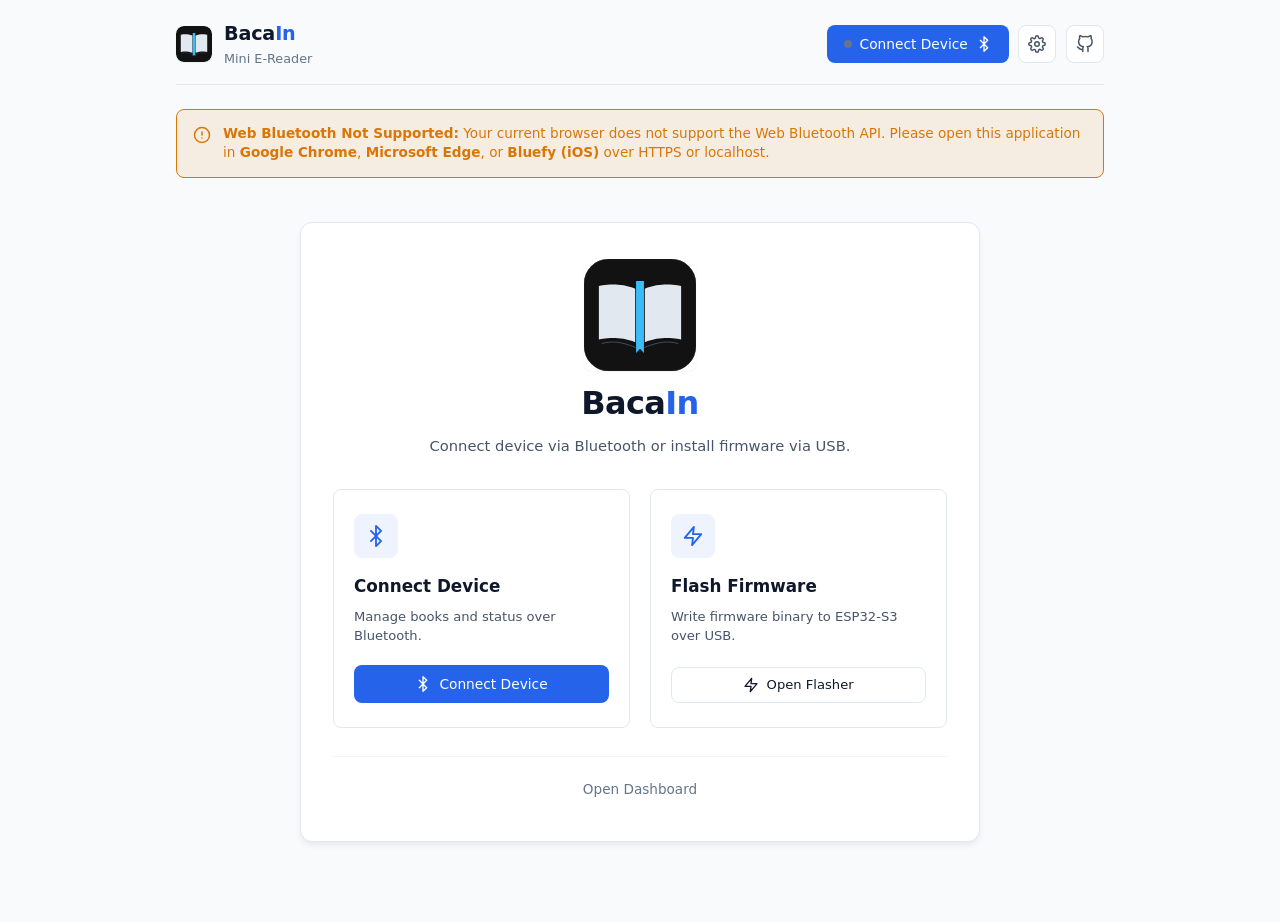
==== web/index.html @ b118869a "feat: add central configuration for BacaIn and enhance onboarding experience - Introduced config.js " ====
<!DOCTYPE html>
<html lang="en" data-theme="dark">

<head>
  <meta charset="UTF-8">
  <meta name="viewport" content="width=device-width, initial-scale=1.0, maximum-scale=1.0, user-scalable=no">
  <title>BacaIn</title>
  <meta name="description" content="Web Bluetooth book sync and reader manager for ESP32-S3 BacaIn">
  <meta name="theme-color" content="#2563eb">
  <meta name="mobile-web-app-capable" content="yes">
  <meta name="apple-mobile-web-app-capable" content="yes">
  <meta name="apple-mobile-web-app-status-bar-style" content="black-translucent">
  <meta name="apple-mobile-web-app-title" content="BacaIn">
  <link rel="icon" type="image/svg+xml" href="icon.svg">
  <link rel="apple-touch-icon" href="icon.svg">
  <link rel="manifest" href="manifest.json">
  <link rel="stylesheet" href="style.css">

  <!-- Central Configuration -->
  <script src="config.js" defer></script>

  <!-- E-Book Ingestion Processors -->
  <script src="processors/text-cleaner.js" defer></script>
  <script src="processors/epub-processor.js" defer></script>
  <script src="processors/fb2-processor.js" defer></script>

  <!-- Web Components Scripts -->
  <script src="components/status-dashboard.js" defer></script>
  <script src="components/book-library.js" defer></script>
  <script src="components/book-uploader.js" defer></script>
  <script src="components/device-settings-modal.js" defer></script>
</head>

<body>
  <div class="app-container">

    <!-- Header Section -->
    <header class="app-header">
      <div class="brand-section">
        <img src="icon.svg" alt="BacaIn Logo" class="brand-logo">
        <div class="brand-text">
          <h1>
            <span>Baca<span style="color: var(--accent-color);">In</span></span>
          </h1>
          <p>Mini E-Reader</p>
        </div>
      </div>

      <div class="header-actions">
        <!-- BLE Connection Button -->
        <button id="connectBtn" class="btn-connect">
          <span id="statusDot" class="status-dot disconnected"></span>
          <span id="connectBtnText">Connect Device</span>
          <svg viewBox="0 0 24 24" fill="none" stroke="currentColor" stroke-width="2" stroke-linecap="round"
            stroke-linejoin="round" style="width:16px;height:16px;">
            <path d="M6.5 6.5l11 11L12 23V1l5.5 5.5-11 11"></path>
          </svg>
        </button>

        <!-- Settings Modal Trigger Button -->
        <button id="settingsBtn" class="btn-icon" aria-label="Open Settings" title="Settings & Hardware Configuration">
          <svg class="icon" viewBox="0 0 24 24" fill="none" stroke="currentColor" stroke-width="2"
            stroke-linecap="round" stroke-linejoin="round">
            <circle cx="12" cy="12" r="3"></circle>
            <path
              d="M19.4 15a1.65 1.65 0 0 0 .33 1.82l.06.06a2 2 0 0 1 0 2.83 2 2 0 0 1-2.83 0l-.06-.06a1.65 1.65 0 0 0-1.82-.33 1.65 1.65 0 0 0-1 1.51V21a2 2 0 0 1-2 2 2 2 0 0 1-2-2v-.09A1.65 1.65 0 0 0 9 19.4a1.65 1.65 0 0 0-1.82.33l-.06.06a2 2 0 0 1-2.83 0 2 2 0 0 1 0-2.83l.06-.06a1.65 1.65 0 0 0 .33-1.82 1.65 1.65 0 0 0-1.51-1H3a2 2 0 0 1-2-2 2 2 0 0 1 2-2h.09A1.65 1.65 0 0 0 4.6 9a1.65 1.65 0 0 0-.33-1.82l-.06-.06a2 2 0 0 1 0-2.83 2 2 0 0 1 2.83 0l.06.06a1.65 1.65 0 0 0 1.82.33H9a1.65 1.65 0 0 0 1-1.51V3a2 2 0 0 1 2-2 2 2 0 0 1 2 2v.09a1.65 1.65 0 0 0 1 1.51 1.65 1.65 0 0 0 1.82-.33l.06-.06a2 2 0 0 1 2.83 0 2 2 0 0 1 0 2.83l-.06.06a1.65 1.65 0 0 0-.33 1.82V9a1.65 1.65 0 0 0 1.51 1H21a2 2 0 0 1 2 2 2 2 0 0 1-2 2h-.09a1.65 1.65 0 0 0-1.51 1z">
            </path>
          </svg>
        </button>

        <!-- GitHub Repository Button -->
        <a id="githubBtn" href="https://github.com/khad1r/BacaIn" target="_blank" rel="noopener noreferrer"
          class="btn-icon" aria-label="GitHub Repository" title="GitHub Repository">
          <svg class="icon" viewBox="0 0 24 24" fill="none" stroke="currentColor" stroke-width="2"
            stroke-linecap="round" stroke-linejoin="round">
            <path
              d="M9 19c-5 1.5-5-2.5-7-3m14 6v-3.87a3.37 3.37 0 0 0-.94-2.61c3.14-.35 6.44-1.54 6.44-7A5.44 5.44 0 0 0 20 4.77 5.07 5.07 0 0 0 19.91 1S18.73.65 16 2.48a13.38 13.38 0 0 0-7 0C6.27.65 5.09 1 5.09 1A5.07 5.07 0 0 0 5 4.77a5.44 5.44 0 0 0-1.5 3.78c0 5.42 3.3 6.61 6.44 7A3.37 3.37 0 0 0 9 18.13V22">
            </path>
          </svg>
        </a>
      </div>
    </header>

    <!-- Browser Incompatibility Banner (hidden by default) -->
    <div id="compatBanner" class="alert-banner alert-warning" style="display: none;">
      <svg viewBox="0 0 24 24" fill="none" stroke="currentColor" stroke-width="2" stroke-linecap="round"
        stroke-linejoin="round">
        <circle cx="12" cy="12" r="10"></circle>
        <line x1="12" y1="8" x2="12" y2="12"></line>
        <line x1="12" y1="16" x2="12.01" y2="16"></line>
      </svg>
      <div>
        <strong>Web Bluetooth Not Supported:</strong> Your current browser does not support the Web Bluetooth API.
        Please open this application in <strong>Google Chrome</strong>, <strong>Microsoft Edge</strong>, or
        <strong>Bluefy (iOS)</strong> over HTTPS or localhost.
      </div>
    </div>

    <!-- Simple Onboarding View (Default when not connected) -->
    <section id="onboardingView" class="onboarding-section">
      <div class="onboarding-card">
        <div class="onboarding-header">
          <img src="icon.svg" alt="Device" class="onboarding-logo">
          <h2 class="onboarding-title"><span>Baca<span style="color: var(--accent-color);">In</span></span></h2>
          <p class="onboarding-desc">Connect device via Bluetooth or install firmware via USB.</p>
        </div>

        <div class="onboarding-options">
          <!-- Option 1: Connect Bluetooth -->
          <div class="onboarding-option">
            <div class="option-icon-box">
              <svg viewBox="0 0 24 24" fill="none" stroke="currentColor" stroke-width="2" stroke-linecap="round"
                stroke-linejoin="round">
                <path d="M6.5 6.5l11 11L12 23V1l5.5 5.5-11 11"></path>
              </svg>
            </div>
            <h3>Connect Device</h3>
            <p>Manage books and status over Bluetooth.</p>
            <button id="onboardingConnectBtn" class="btn-connect onboarding-action-btn">
              <svg viewBox="0 0 24 24" fill="none" stroke="currentColor" stroke-width="2" stroke-linecap="round"
                stroke-linejoin="round" style="width:16px;height:16px;">
                <path d="M6.5 6.5l11 11L12 23V1l5.5 5.5-11 11"></path>
              </svg>
              <span>Connect Device</span>
            </button>
          </div>

          <!-- Option 2: Flash USB -->
          <div class="onboarding-option">
            <div class="option-icon-box">
              <svg viewBox="0 0 24 24" fill="none" stroke="currentColor" stroke-width="2" stroke-linecap="round"
                stroke-linejoin="round">
                <path d="M13 2L3 14h9l-1 8 10-12h-9l1-8z"></path>
              </svg>
            </div>
            <h3>Flash Firmware</h3>
            <p>Write firmware binary to ESP32-S3 over USB.</p>
            <a href="flasher.html" class="btn-secondary onboarding-action-btn" style="text-decoration:none;">
              <svg viewBox="0 0 24 24" fill="none" stroke="currentColor" stroke-width="2" stroke-linecap="round"
                stroke-linejoin="round" style="width:16px;height:16px;">
                <polygon points="13 2 3 14 12 14 11 22 21 10 12 10 13 2"></polygon>
              </svg>
              <span>Open Flasher</span>
            </a>
          </div>
        </div>

        <div class="onboarding-footer">
          <button id="skipOnboardingBtn" class="btn-text">Open Dashboard</button>
        </div>
      </div>
    </section>

    <!-- MAIN DASHBOARD & MANAGER SEQUENCE -->
    <main id="mainContent" class="app-main-content" style="display: none;">
      <status-dashboard id="statusDashboard"></status-dashboard>
      <book-library id="bookLibrary"></book-library>
      <book-uploader id="bookUploader"></book-uploader>
    </main>

  </div>

  <!-- Device Settings Modal Web Component -->
  <device-settings-modal id="settingsModal"></device-settings-modal>

  <!-- Delete Book Confirmation Modal -->
  <div id="deleteModal" class="modal-backdrop">
    <div class="modal-card">
      <h3 class="modal-title">Delete Book</h3>
      <p id="deleteModalText" class="modal-desc">Are you sure you want to delete this book from your device?</p>
      <div class="modal-actions">
        <button id="cancelDeleteBtn" class="btn-secondary">Cancel</button>
        <button id="confirmDeleteBtn" class="btn-danger">Delete</button>
      </div>
    </div>
  </div>

  <!-- Toast Notification Container -->
  <div id="toastContainer" class="toast-container" aria-live="polite"></div>

  <!-- PWA Main Logic -->
  <script src="app.js" defer></script>
</body>

</html>
---- web/style.css ----
/* ==========================================================================
   BacaIn Web UI - Minimalist & Ponytail Stylesheet
   Zero-CDN, Dark & Light Mode, Zinc/Slate Palette, Anti-AI-Slop
   ========================================================================== */

:root {
  --font-sans:
    system-ui, -apple-system, BlinkMacSystemFont, "Segoe UI", Roboto,
    "Helvetica Neue", Arial, sans-serif;
  --font-mono:
    ui-monospace, SFMono-Regular, "SF Mono", Menlo, Consolas, "Liberation Mono",
    monospace;

  /* Color Palette - Elegant Dark Zinc Mode (Default) */
  --bg-primary: #09090b; /* Zinc 950 */
  --bg-secondary: #121215; /* Zinc 900 */
  --bg-tertiary: #18181b; /* Zinc 900 alt */
  --bg-card: #141417; /* Card surface */
  --bg-card-hover: #19191e; /* Card hover state */
  --bg-input: #101013; /* Input & code container background */

  --text-primary: #f4f4f5; /* Zinc 100 */
  --text-secondary: #a1a1aa; /* Zinc 400 */
  --text-muted: #71717a; /* Zinc 500 */
  --text-inverse: #09090b;

  --border-color: #27272a; /* Zinc 800 */
  --border-subtle: #1f1f23;
  --border-hover: #3f3f46; /* Zinc 700 */
  --border-focus: #3b82f6; /* Professional Blue 500 */

  --accent-color: #3b82f6; /* Blue 500 */
  --accent-hover: #2563eb; /* Blue 600 */
  --accent-subtle: rgba(59, 130, 246, 0.12);

  --success-color: #10b981; /* Emerald 500 */
  --success-bg: rgba(16, 185, 129, 0.12);
  --warning-color: #f59e0b; /* Amber 500 */
  --warning-bg: rgba(245, 158, 11, 0.12);
  --danger-color: #ef4444; /* Red 500 */
  --danger-bg: rgba(239, 68, 68, 0.12);
  --danger-hover: #dc2626;

  --radius-sm: 6px;
  --radius-md: 8px;
  --radius-lg: 12px;
  --radius-full: 9999px;

  --shadow-sm: 0 1px 2px 0 rgba(0, 0, 0, 0.25);
  --shadow-md:
    0 4px 6px -1px rgba(0, 0, 0, 0.3), 0 2px 4px -2px rgba(0, 0, 0, 0.3);
  --shadow-lg: 0 10px 15px -3px rgba(0, 0, 0, 0.4);

  --transition-fast: 0.15s ease;
  --transition-normal: 0.2s ease;
}

[data-theme="light"] {
  --bg-primary: #f8fafc; /* Slate 50 */
  --bg-secondary: #ffffff;
  --bg-tertiary: #f1f5f9; /* Slate 100 */
  --bg-card: #ffffff;
  --bg-card-hover: #f8fafc;
  --bg-input: #ffffff;

  --text-primary: #0f172a; /* Slate 900 */
  --text-secondary: #475569; /* Slate 600 */
  --text-muted: #64748b; /* Slate 500 */
  --text-inverse: #ffffff;

  --border-color: #e2e8f0; /* Slate 200 */
  --border-subtle: #f1f5f9;
  --border-hover: #cbd5e1; /* Slate 300 */
  --border-focus: #2563eb;

  --accent-color: #2563eb; /* Blue 600 */
  --accent-hover: #1d4ed8; /* Blue 700 */
  --accent-subtle: rgba(37, 99, 235, 0.08);

  --success-color: #059669; /* Emerald 600 */
  --success-bg: rgba(5, 150, 105, 0.1);
  --warning-color: #d97706; /* Amber 600 */
  --warning-bg: rgba(217, 119, 6, 0.1);
  --danger-color: #dc2626; /* Red 600 */
  --danger-bg: rgba(220, 38, 38, 0.1);
  --danger-hover: #b91c1c;

  --shadow-sm: 0 1px 2px 0 rgba(0, 0, 0, 0.05);
  --shadow-md: 0 4px 6px -1px rgba(0, 0, 0, 0.07);
  --shadow-lg: 0 10px 15px -3px rgba(0, 0, 0, 0.1);
}

/* ==========================================================================
   Base & Reset
   ========================================================================== */

*,
*::before,
*::after {
  box-sizing: border-box;
  margin: 0;
  padding: 0;
}

body {
  font-family: var(--font-sans);
  background-color: var(--bg-primary);
  color: var(--text-primary);
  line-height: 1.5;
  min-height: 100vh;
  padding: 0;
  margin: 0;
  transition:
    background-color var(--transition-normal),
    color var(--transition-normal);
  -webkit-font-smoothing: antialiased;
  -moz-osx-font-smoothing: grayscale;
}

.app-container {
  max-width: 960px;
  margin: 0 auto;
  padding: 1.25rem 1rem 3rem;
}

/* ==========================================================================
   Header & Action Controls
   ========================================================================== */

.app-header {
  display: flex;
  align-items: center;
  justify-content: space-between;
  gap: 1rem;
  padding-bottom: 1rem;
  margin-bottom: 1.5rem;
  border-bottom: 1px solid var(--border-color);
}

.brand-section {
  display: flex;
  align-items: center;
  gap: 0.75rem;
}

.brand-logo {
  width: 36px;
  height: 36px;
  border-radius: var(--radius-md);
  box-shadow: var(--shadow-sm);
  flex-shrink: 0;
}

.brand-text h1 {
  font-size: 1.2rem;
  font-weight: 600;
  letter-spacing: -0.01em;
  display: flex;
  align-items: center;
  gap: 0.5rem;
}

.brand-badge {
  font-size: 0.68rem;
  font-weight: 600;
  text-transform: uppercase;
  padding: 0.15rem 0.5rem;
  border-radius: var(--radius-full);
  background: var(--accent-subtle);
  color: var(--accent-color);
  border: 1px solid rgba(59, 130, 246, 0.25);
  letter-spacing: 0.04em;
}

.brand-text p {
  font-size: 0.8rem;
  color: var(--text-muted);
}

.header-actions {
  display: flex;
  align-items: center;
  gap: 0.6rem;
}

/* Connect Button */
.btn-connect {
  display: inline-flex;
  align-items: center;
  gap: 0.5rem;
  height: 38px;
  padding: 0 1rem;
  font-family: inherit;
  font-size: 0.86rem;
  font-weight: 500;
  border-radius: var(--radius-md);
  border: 1px solid transparent;
  cursor: pointer;
  color: #ffffff;
  background: var(--accent-color);
  transition: all var(--transition-fast);
  white-space: nowrap;
}

.btn-connect:hover {
  background: var(--accent-hover);
}

.btn-connect.connected {
  background: var(--bg-card);
  border-color: var(--border-color);
  color: var(--text-primary);
}

.btn-connect.connected:hover {
  background: var(--danger-bg);
  border-color: var(--danger-color);
  color: var(--danger-color);
}

.btn-connect svg {
  width: 15px;
  height: 15px;
}

.status-dot {
  width: 8px;
  height: 8px;
  border-radius: 50%;
  display: inline-block;
  flex-shrink: 0;
  transition: background-color var(--transition-fast);
}

.status-dot.disconnected {
  background-color: var(--text-muted);
}

.status-dot.connecting {
  background-color: var(--warning-color);
  animation: pulseDot 1.2s infinite ease-in-out;
}

.status-dot.connected {
  background-color: var(--success-color);
}

@keyframes pulseDot {
  0%,
  100% {
    opacity: 0.4;
    transform: scale(0.9);
  }
  50% {
    opacity: 1;
    transform: scale(1.15);
  }
}

/* Icon Buttons (#settingsBtn, #themeToggleBtn, etc.) */
.btn-icon {
  width: 38px;
  height: 38px;
  border-radius: var(--radius-md);
  background: var(--bg-card);
  border: 1px solid var(--border-color);
  color: var(--text-secondary);
  display: inline-flex;
  align-items: center;
  justify-content: center;
  cursor: pointer;
  transition: all var(--transition-fast);
  flex-shrink: 0;
}

.btn-icon:hover {
  background: var(--bg-tertiary);
  color: var(--text-primary);
  border-color: var(--border-hover);
}

.btn-icon svg,
.btn-icon .icon {
  width: 18px;
  height: 18px;
}

/* ==========================================================================
   Alert / Notice Banners
   ========================================================================== */

.alert-banner {
  display: flex;
  align-items: flex-start;
  gap: 0.75rem;
  padding: 0.85rem 1rem;
  border-radius: var(--radius-md);
  margin-bottom: 1.25rem;
  font-size: 0.85rem;
  line-height: 1.45;
}

.alert-banner svg {
  width: 18px;
  height: 18px;
  flex-shrink: 0;
  margin-top: 2px;
}

.alert-warning {
  background: var(--warning-bg);
  border: 1px solid var(--warning-color);
  color: var(--warning-color);
}

.alert-danger {
  background: var(--danger-bg);
  border: 1px solid var(--danger-color);
  color: var(--danger-color);
}

.alert-banner strong {
  font-weight: 600;
}

/* ==========================================================================
   Main Content Layout & Simple Onboarding View
   ========================================================================== */

.app-main-content {
  display: flex;
  flex-direction: column;
  gap: 1.5rem;
}

.onboarding-section {
  display: flex;
  justify-content: center;
  align-items: center;
  padding: 1.5rem 0 2rem;
}

.onboarding-card {
  background: var(--bg-card);
  border: 1px solid var(--border-color);
  border-radius: var(--radius-lg);
  box-shadow: var(--shadow-md);
  padding: 2.25rem 2rem;
  width: 100%;
  max-width: 680px;
  text-align: center;
}

.onboarding-header {
  display: flex;
  flex-direction: column;
  align-items: center;
  margin-bottom: 2rem;
}

.onboarding-logo {
  width: 112px;
  height: 112px;
  border-radius: var(--radius-md);
  margin-bottom: 0.5rem;
  box-shadow: var(--shadow-sm);
}

.onboarding-title {
  font-size: 2rem;
  font-weight: 700;
  color: var(--text-primary);
  margin-bottom: 0.5rem;
  letter-spacing: -0.02em;
}

.onboarding-desc {
  font-size: 0.92rem;
  color: var(--text-secondary);
  max-width: 480px;
  line-height: 1.5;
}

.onboarding-options {
  display: grid;
  grid-template-columns: repeat(2, 1fr);
  gap: 1.25rem;
  margin-bottom: 1.75rem;
  text-align: left;
}

.onboarding-option {
  background: var(--bg-secondary);
  border: 1px solid var(--border-color);
  border-radius: var(--radius-md);
  padding: 1.5rem 1.25rem;
  display: flex;
  flex-direction: column;
  align-items: flex-start;
  transition: all var(--transition-fast);
}

.onboarding-option:hover {
  border-color: var(--border-hover);
  background: var(--bg-card-hover);
}

.onboarding-option h3 {
  font-size: 1.05rem;
  font-weight: 600;
  color: var(--text-primary);
  margin-bottom: 0.5rem;
}

.onboarding-option p {
  font-size: 0.82rem;
  color: var(--text-secondary);
  line-height: 1.45;
  flex-grow: 1;
  margin-bottom: 1.25rem;
}

.option-icon-box {
  width: 44px;
  height: 44px;
  border-radius: var(--radius-md);
  background: var(--accent-subtle);
  color: var(--accent-color);
  display: flex;
  align-items: center;
  justify-content: center;
  margin-bottom: 1rem;
  flex-shrink: 0;
}

.option-icon-box svg {
  width: 22px;
  height: 22px;
}

.onboarding-action-btn {
  width: 100%;
  justify-content: center;
}

.onboarding-footer {
  display: flex;
  justify-content: center;
  padding-top: 1rem;
  border-top: 1px solid var(--border-subtle);
}

.btn-text {
  background: none;
  border: none;
  color: var(--text-muted);
  font-family: inherit;
  font-size: 0.85rem;
  font-weight: 500;
  cursor: pointer;
  padding: 0.5rem 0.85rem;
  border-radius: var(--radius-sm);
  transition: all var(--transition-fast);
  display: inline-flex;
  align-items: center;
  gap: 0.25rem;
}

.btn-text:hover {
  color: var(--text-primary);
  background: var(--bg-tertiary);
}

/* ==========================================================================
   Dashboard Cards Grid (Device, Battery, Storage)
   ========================================================================== */

.dashboard-grid {
  display: grid;
  grid-template-columns: repeat(3, 1fr);
  gap: 1rem;
  margin-bottom: 1.5rem;
}

.card {
  background: var(--bg-card);
  border: 1px solid var(--border-color);
  border-radius: var(--radius-lg);
  padding: 1rem 1.15rem;
  box-shadow: var(--shadow-sm);
  transition: border-color var(--transition-fast);
}

.card:hover {
  border-color: var(--border-hover);
}

.card-header {
  display: flex;
  align-items: center;
  justify-content: space-between;
  margin-bottom: 0.65rem;
}

.card-title {
  font-size: 0.78rem;
  font-weight: 600;
  text-transform: uppercase;
  letter-spacing: 0.04em;
  color: var(--text-secondary);
  display: flex;
  align-items: center;
  gap: 0.45rem;
}

.card-title svg {
  width: 15px;
  height: 15px;
  color: var(--text-muted);
}

.card-badge {
  font-size: 0.72rem;
  padding: 0.15rem 0.5rem;
  border-radius: var(--radius-full);
  font-weight: 500;
  font-family: var(--font-mono);
}

.badge-muted {
  background: var(--bg-tertiary);
  color: var(--text-muted);
  border: 1px solid var(--border-color);
}

.badge-success {
  background: var(--success-bg);
  color: var(--success-color);
  border: 1px solid rgba(16, 185, 129, 0.25);
}

.badge-charging {
  background: var(--warning-bg);
  color: var(--warning-color);
  border: 1px solid rgba(245, 158, 11, 0.25);
}

.badge-flash {
  background: rgba(59, 130, 246, 0.12);
  color: #3b82f6;
  border: 1px solid rgba(59, 130, 246, 0.25);
}

.badge-sd {
  background: rgba(16, 185, 129, 0.12);
  color: #10b981;
  border: 1px solid rgba(16, 185, 129, 0.25);
}

.stat-value {
  font-size: 1.45rem;
  font-weight: 600;
  letter-spacing: -0.02em;
  color: var(--text-primary);
  margin-bottom: 0.25rem;
  font-family: var(--font-sans);
}

.stat-sub {
  font-size: 0.76rem;
  color: var(--text-muted);
  display: flex;
  justify-content: space-between;
  align-items: center;
  font-family: var(--font-mono);
}

.meter-bar {
  height: 6px;
  background: var(--bg-tertiary);
  border-radius: var(--radius-full);
  overflow: hidden;
  margin-top: 0.65rem;
}

.meter-fill {
  height: 100%;
  border-radius: var(--radius-full);
  transition:
    width 0.3s ease,
    background-color 0.3s ease;
}

.meter-battery {
  background: var(--success-color);
}

.meter-storage {
  background: var(--accent-color);
}

/* ==========================================================================
   Books Management Section & Library Table
   ========================================================================== */

.books-section {
  background: var(--bg-card);
  border: 1px solid var(--border-color);
  border-radius: var(--radius-lg);
  padding: 1.25rem;
  box-shadow: var(--shadow-sm);
  margin-bottom: 1.5rem;
}

.section-title {
  font-size: 1rem;
  font-weight: 600;
  margin-bottom: 1rem;
  display: flex;
  align-items: center;
  justify-content: space-between;
}

.section-title-left {
  display: flex;
  align-items: center;
  gap: 0.5rem;
}

.section-title-left svg {
  width: 17px;
  height: 17px;
  color: var(--accent-color);
}

.section-title h2 {
  font-size: 1rem;
  font-weight: 600;
}

.books-controls {
  display: flex;
  align-items: center;
  gap: 0.6rem;
  flex-wrap: wrap;
  margin-bottom: 1rem;
}

.search-input-wrapper {
  position: relative;
  flex: 1;
  min-width: 200px;
}

.search-input-wrapper svg {
  position: absolute;
  left: 0.75rem;
  top: 50%;
  transform: translateY(-50%);
  width: 15px;
  height: 15px;
  color: var(--text-muted);
  pointer-events: none;
}

.search-input {
  width: 100%;
  height: 36px;
  background: var(--bg-input);
  border: 1px solid var(--border-color);
  border-radius: var(--radius-md);
  padding: 0 0.75rem 0 2.2rem;
  font-family: inherit;
  font-size: 0.85rem;
  color: var(--text-primary);
  outline: none;
  transition: border-color var(--transition-fast);
}

.search-input:focus {
  border-color: var(--border-focus);
}

.btn-secondary {
  display: inline-flex;
  align-items: center;
  gap: 0.45rem;
  height: 36px;
  padding: 0 0.85rem;
  font-family: inherit;
  font-size: 0.82rem;
  font-weight: 500;
  border-radius: var(--radius-md);
  background: var(--bg-secondary);
  border: 1px solid var(--border-color);
  color: var(--text-primary);
  cursor: pointer;
  transition: all var(--transition-fast);
  text-decoration: none;
  white-space: nowrap;
}

.btn-secondary:hover:not(:disabled) {
  background: var(--bg-tertiary);
  border-color: var(--border-hover);
}

.btn-secondary:disabled {
  opacity: 0.5;
  cursor: not-allowed;
}

.btn-secondary svg {
  width: 15px;
  height: 15px;
}

.btn-secondary svg.spin {
  animation: spin 1s linear infinite;
}

@keyframes spin {
  from {
    transform: rotate(0deg);
  }
  to {
    transform: rotate(360deg);
  }
}

/* Books List / Table */
.books-list {
  display: flex;
  flex-direction: column;
  gap: 0.4rem;
  width: 100%;
}

.book-item {
  display: flex;
  align-items: center;
  justify-content: space-between;
  padding: 0.65rem 0.85rem;
  background: var(--bg-secondary);
  border: 1px solid var(--border-color);
  border-radius: var(--radius-md);
  gap: 0.75rem;
  min-width: 0;
  width: 100%;
  transition:
    border-color var(--transition-fast),
    background-color var(--transition-fast);
}

.book-item:hover {
  border-color: var(--border-hover);
  background: var(--bg-card-hover);
}

.book-info {
  display: flex;
  align-items: center;
  gap: 0.75rem;
  min-width: 0;
  flex: 1 1 auto;
  overflow: hidden;
}

.book-icon {
  width: 32px;
  height: 32px;
  border-radius: var(--radius-sm);
  background: var(--accent-subtle);
  color: var(--accent-color);
  display: flex;
  align-items: center;
  justify-content: center;
  flex-shrink: 0;
}

.book-icon svg {
  width: 17px;
  height: 17px;
}

.book-meta {
  min-width: 0;
  flex: 1 1 auto;
  display: flex;
  flex-direction: column;
  gap: 0.15rem;
  overflow: hidden;
}

@media (min-width: 560px) {
  .book-meta {
    flex-direction: row;
    align-items: center;
    justify-content: space-between;
    gap: 1.25rem;
  }
}

.book-name {
  font-size: 0.86rem;
  font-weight: 500;
  color: var(--text-primary);
  white-space: nowrap;
  overflow: hidden;
  text-overflow: ellipsis;
  min-width: 0;
  flex: 1 1 auto;
  max-width: 100%;
  display: block;
}

.book-size {
  font-size: 0.75rem;
  color: var(--text-muted);
  font-family: var(--font-mono);
  white-space: nowrap;
  flex-shrink: 0;
}

.btn-delete-book {
  width: 32px;
  height: 32px;
  border-radius: var(--radius-sm);
  background: transparent;
  border: 1px solid transparent;
  color: var(--text-muted);
  display: inline-flex;
  align-items: center;
  justify-content: center;
  cursor: pointer;
  flex-shrink: 0;
  transition: all var(--transition-fast);
}

.btn-delete-book:hover {
  color: var(--danger-color);
  background: var(--danger-bg);
  border-color: rgba(239, 68, 68, 0.2);
}

.btn-delete-book svg {
  width: 16px;
  height: 16px;
}

/* Empty State */
.empty-state {
  text-align: center;
  padding: 2.25rem 1rem;
  color: var(--text-muted);
}

.empty-state svg {
  width: 36px;
  height: 36px;
  margin-bottom: 0.5rem;
  opacity: 0.5;
}

.empty-state p {
  font-size: 0.85rem;
}

/* ==========================================================================
   Upload Section & Compact Dropzone
   ========================================================================== */

.upload-section {
  margin-bottom: 1.5rem;
}

.dropzone {
  border: 1.5px dashed var(--border-color);
  border-radius: var(--radius-lg);
  padding: 1.25rem 1rem;
  text-align: center;
  cursor: pointer;
  background: var(--bg-card);
  transition: all var(--transition-fast);
  position: relative;
  overflow: hidden;
  outline: none;
}

.dropzone:hover,
.dropzone.dragover,
.dropzone:focus-visible {
  border-color: var(--border-focus);
  background: var(--bg-tertiary);
}

.dropzone-icon {
  width: 28px;
  height: 28px;
  margin: 0 auto 0.4rem;
  color: var(--text-muted);
  display: block;
  transition: color var(--transition-fast);
}

.dropzone:hover .dropzone-icon,
.dropzone.dragover .dropzone-icon {
  color: var(--accent-color);
}

.dropzone-title {
  font-size: 0.86rem;
  font-weight: 500;
  color: var(--text-primary);
  margin-bottom: 0.2rem;
}

.dropzone-hint {
  font-size: 0.74rem;
  color: var(--text-muted);
}

.file-input {
  display: none;
}

/* Active Upload Card */
.upload-active-card {
  background: var(--bg-card);
  border: 1px solid var(--border-focus);
  border-radius: var(--radius-lg);
  padding: 1rem 1.15rem;
  margin-top: 1rem;
  box-shadow: var(--shadow-sm);
  display: none;
}

.upload-active-card.visible {
  display: block;
  animation: fadeIn 0.2s ease;
}

@keyframes fadeIn {
  from {
    opacity: 0;
    transform: translateY(-4px);
  }
  to {
    opacity: 1;
    transform: translateY(0);
  }
}

.upload-header {
  display: flex;
  align-items: center;
  justify-content: space-between;
  margin-bottom: 0.65rem;
}

.upload-filename {
  font-size: 0.9rem;
  font-weight: 600;
  color: var(--text-primary);
  overflow: hidden;
  text-overflow: ellipsis;
  white-space: nowrap;
  max-width: 75%;
}

.btn-cancel-upload {
  background: var(--danger-bg);
  border: 1px solid rgba(239, 68, 68, 0.3);
  color: var(--danger-color);
  font-family: inherit;
  font-size: 0.75rem;
  font-weight: 500;
  padding: 0.25rem 0.65rem;
  border-radius: var(--radius-sm);
  cursor: pointer;
  transition: all var(--transition-fast);
}

.btn-cancel-upload:hover {
  background: var(--danger-color);
  color: #ffffff;
}

.upload-progress-container {
  height: 8px;
  background: var(--bg-tertiary);
  border-radius: var(--radius-full);
  overflow: hidden;
  margin-bottom: 0.75rem;
}

.upload-progress-fill {
  height: 100%;
  width: 0%;
  background: var(--accent-color);
  border-radius: var(--radius-full);
  transition: width 0.15s ease;
}

.upload-stats-grid {
  display: grid;
  grid-template-columns: repeat(4, 1fr);
  gap: 0.6rem;
}

.upload-stat-item {
  background: var(--bg-input);
  border: 1px solid var(--border-color);
  border-radius: var(--radius-sm);
  padding: 0.45rem 0.65rem;
}

.upload-stat-label {
  color: var(--text-muted);
  font-size: 0.68rem;
  text-transform: uppercase;
  letter-spacing: 0.04em;
  margin-bottom: 0.15rem;
}

.upload-stat-val {
  font-weight: 600;
  color: var(--text-primary);
  font-family: var(--font-mono);
  font-size: 0.8rem;
}

/* ==========================================================================
   Modals (Settings Modal & Delete Confirmation)
   ========================================================================== */

.modal-backdrop {
  position: fixed;
  inset: 0;
  background: rgba(0, 0, 0, 0.65);
  backdrop-filter: blur(4px);
  -webkit-backdrop-filter: blur(4px);
  display: flex;
  align-items: center;
  justify-content: center;
  padding: 1rem;
  z-index: 1000;
  opacity: 0;
  visibility: hidden;
  transition:
    opacity 0.2s ease,
    visibility 0.2s ease;
}

.modal-backdrop.active {
  opacity: 1;
  visibility: visible;
}

.modal-card {
  background: var(--bg-secondary);
  border: 1px solid var(--border-color);
  border-radius: var(--radius-lg);
  max-width: 440px;
  width: 100%;
  padding: 1.25rem;
  box-shadow: var(--shadow-lg);
  transform: scale(0.97);
  transition: transform 0.2s ease;
}

.modal-backdrop.active .modal-card {
  transform: scale(1);
}

.modal-title {
  font-size: 1.05rem;
  font-weight: 600;
  color: var(--text-primary);
  display: flex;
  align-items: center;
  gap: 0.5rem;
}

.modal-title svg {
  color: var(--accent-color);
}

.modal-desc {
  font-size: 0.85rem;
  color: var(--text-secondary);
  margin-bottom: 1.25rem;
  line-height: 1.5;
}

.modal-actions {
  display: flex;
  justify-content: flex-end;
  gap: 0.6rem;
}

.btn-danger {
  background: var(--danger-color);
  color: #ffffff;
  border: none;
  padding: 0.45rem 0.9rem;
  border-radius: var(--radius-md);
  font-family: inherit;
  font-size: 0.84rem;
  font-weight: 500;
  cursor: pointer;
  transition: background-color var(--transition-fast);
}

.btn-danger:hover {
  background: var(--danger-hover);
}

/* Settings Modal Body & Controls */
.modal-settings-body {
  scrollbar-width: thin;
  scrollbar-color: var(--border-hover) transparent;
}

.modal-settings-body::-webkit-scrollbar {
  width: 6px;
}

.modal-settings-body::-webkit-scrollbar-track {
  background: transparent;
}

.modal-settings-body::-webkit-scrollbar-thumb {
  background: var(--border-hover);
  border-radius: 3px;
}

.control-card {
  background: var(--bg-card);
  border: 1px solid var(--border-color);
  border-radius: var(--radius-md);
  padding: 0.85rem 1rem;
  display: flex;
  flex-direction: column;
  gap: 0.6rem;
}

.control-card-title {
  display: flex;
  align-items: center;
  gap: 0.45rem;
  font-size: 0.8rem;
  font-weight: 600;
  text-transform: uppercase;
  letter-spacing: 0.04em;
  color: var(--text-secondary);
}

.control-card-title svg {
  width: 15px;
  height: 15px;
  color: var(--accent-color);
}

.control-inline-row {
  display: flex;
  align-items: center;
  justify-content: space-between;
  gap: 0.75rem;
}

.control-label {
  font-size: 0.84rem;
  color: var(--text-secondary);
}

.control-btn-group {
  display: flex;
  flex-wrap: wrap;
  gap: 0.5rem;
}

.btn-control {
  display: inline-flex;
  align-items: center;
  gap: 0.35rem;
  padding: 0.45rem 0.75rem;
  background: var(--bg-secondary);
  border: 1px solid var(--border-color);
  border-radius: var(--radius-sm);
  color: var(--text-secondary);
  font-family: inherit;
  font-size: 0.82rem;
  font-weight: 500;
  cursor: pointer;
  transition: all var(--transition-fast);
}

.btn-control:hover:not(:disabled) {
  border-color: var(--border-hover);
  color: var(--text-primary);
  background: var(--bg-card-hover);
}

.btn-control.active {
  background: var(--accent-subtle);
  border-color: var(--accent-color);
  color: var(--accent-color);
  font-weight: 600;
}

.btn-control-secondary {
  display: inline-flex;
  align-items: center;
  gap: 0.35rem;
  padding: 0.45rem 0.75rem;
  background: var(--bg-secondary);
  border: 1px solid var(--border-color);
  border-radius: var(--radius-sm);
  color: var(--text-secondary);
  font-family: inherit;
  font-size: 0.82rem;
  cursor: pointer;
  transition: all var(--transition-fast);
}

.btn-control-secondary:hover:not(:disabled) {
  border-color: var(--border-hover);
  color: var(--text-primary);
}

.btn-danger-outline {
  display: inline-flex;
  align-items: center;
  gap: 0.35rem;
  padding: 0.45rem 0.75rem;
  background: transparent;
  border: 1px solid var(--danger-color);
  border-radius: var(--radius-sm);
  color: var(--danger-color);
  font-family: inherit;
  font-size: 0.82rem;
  font-weight: 500;
  cursor: pointer;
  transition: all var(--transition-fast);
}

.btn-danger-outline:hover:not(:disabled) {
  background: var(--danger-bg);
}

.control-actions-row {
  display: flex;
  align-items: center;
  gap: 0.5rem;
}

.control-select {
  background: var(--bg-secondary);
  border: 1px solid var(--border-color);
  border-radius: var(--radius-sm);
  color: var(--text-primary);
  padding: 0.35rem 0.65rem;
  font-family: inherit;
  font-size: 0.82rem;
  outline: none;
  cursor: pointer;
  transition: border-color var(--transition-fast);
}

.control-select:focus {
  border-color: var(--border-focus);
}

.control-hint {
  font-size: 0.76rem;
  color: var(--text-muted);
  line-height: 1.4;
}

/* BLE Telemetry Specs Table */
.telemetry-specs {
  display: flex;
  flex-direction: column;
  gap: 0.4rem;
  background: var(--bg-card);
  padding: 0.85rem 1rem;
  border-radius: var(--radius-md);
  border: 1px solid var(--border-color);
}

.spec-row {
  display: flex;
  justify-content: space-between;
  align-items: center;
  font-size: 0.78rem;
  padding: 0.25rem 0;
  border-bottom: 1px solid var(--border-subtle);
}

.spec-row:last-child {
  border-bottom: none;
}

.spec-label {
  color: var(--text-muted);
  font-weight: 500;
}

.spec-value {
  color: var(--text-primary);
}

.mono {
  font-family: var(--font-mono);
  font-size: 0.76rem;
}

/* Activity Log Console */
.log-section {
  background: var(--bg-card);
  border: 1px solid var(--border-color);
  border-radius: var(--radius-md);
  overflow: hidden;
}

.log-header {
  display: flex;
  align-items: center;
  justify-content: space-between;
  padding: 0.6rem 0.85rem;
  background: var(--bg-secondary);
  cursor: pointer;
  user-select: none;
  border-bottom: 1px solid var(--border-color);
}

.log-header-left {
  display: flex;
  align-items: center;
  gap: 0.45rem;
  font-size: 0.8rem;
  font-weight: 600;
  color: var(--text-secondary);
}

.log-header-left svg {
  width: 14px;
  height: 14px;
}

.log-badge {
  font-size: 0.68rem;
  padding: 0.1rem 0.4rem;
  background: var(--bg-tertiary);
  border: 1px solid var(--border-color);
  border-radius: var(--radius-full);
  color: var(--text-muted);
  font-family: var(--font-mono);
}

.log-actions {
  display: flex;
  align-items: center;
  gap: 0.45rem;
}

.btn-clear-log {
  background: transparent;
  border: none;
  font-family: inherit;
  font-size: 0.74rem;
  color: var(--text-muted);
  cursor: pointer;
  padding: 0.15rem 0.4rem;
  border-radius: var(--radius-sm);
  transition: color var(--transition-fast);
}

.btn-clear-log:hover {
  color: var(--text-primary);
}

#logToggleIcon {
  font-size: 0.7rem;
  color: var(--text-muted);
}

.log-body {
  max-height: 160px;
  overflow-y: auto;
  padding: 0.65rem 0.85rem;
  font-family: var(--font-mono);
  font-size: 0.72rem;
  display: flex;
  flex-direction: column;
  gap: 0.25rem;
  background: var(--bg-input);
  scrollbar-width: thin;
}

.log-body.collapsed {
  display: none;
}

.log-entry {
  display: flex;
  gap: 0.5rem;
  line-height: 1.4;
  word-break: break-all;
}

.log-time {
  color: var(--text-muted);
  flex-shrink: 0;
}

.log-msg {
  color: var(--text-secondary);
}

.log-entry.info .log-msg {
  color: var(--text-secondary);
}
.log-entry.success .log-msg {
  color: var(--success-color);
}
.log-entry.warning .log-msg {
  color: var(--warning-color);
}
.log-entry.error .log-msg {
  color: var(--danger-color);
}

/* ==========================================================================
   Toast Notifications
   ========================================================================== */

.toast-container {
  position: fixed;
  bottom: 1.25rem;
  right: 1.25rem;
  display: flex;
  flex-direction: column;
  gap: 0.5rem;
  z-index: 1100;
  max-width: 340px;
  width: calc(100% - 2.5rem);
  pointer-events: none;
}

.toast {
  pointer-events: auto;
  display: flex;
  align-items: center;
  gap: 0.65rem;
  padding: 0.65rem 0.85rem;
  border-radius: var(--radius-md);
  background: var(--bg-secondary);
  color: var(--text-primary);
  font-size: 0.82rem;
  box-shadow: var(--shadow-lg);
  border: 1px solid var(--border-color);
  border-left: 3px solid var(--accent-color);
  animation: slideInToast 0.2s ease;
  transition:
    opacity 0.2s ease,
    transform 0.2s ease;
}

.toast.success {
  border-left-color: var(--success-color);
}
.toast.error {
  border-left-color: var(--danger-color);
}
.toast.warning {
  border-left-color: var(--warning-color);
}

@keyframes slideInToast {
  from {
    opacity: 0;
    transform: translateY(8px);
  }
  to {
    opacity: 1;
    transform: translateY(0);
  }
}

/* ==========================================================================
   ESP Web Flasher Component Styling (flasher.html)
   ========================================================================== */

esp-web-flasher {
  display: block;
  width: 100%;
}

.flasher-container {
  display: flex;
  flex-direction: column;
  gap: 1.25rem;
}

.flasher-header-card {
  background: var(--bg-card);
  border: 1px solid var(--border-color);
  border-radius: var(--radius-lg);
  padding: 1.25rem;
  box-shadow: var(--shadow-sm);
}

.flasher-connection-row {
  display: flex;
  flex-wrap: wrap;
  align-items: center;
  justify-content: space-between;
  gap: 0.75rem;
  margin-top: 1rem;
}

.connection-actions {
  display: flex;
  flex-wrap: wrap;
  align-items: center;
  gap: 0.6rem;
}

.btn-danger-text {
  color: var(--danger-color);
  border-color: rgba(239, 68, 68, 0.3);
  background: transparent;
}

.btn-danger-text:hover:not(:disabled) {
  background: var(--danger-bg);
  border-color: var(--danger-color);
}

.flasher-baud-group {
  display: flex;
  align-items: center;
  gap: 0.5rem;
}

.input-label {
  font-size: 0.82rem;
  color: var(--text-secondary);
  font-weight: 500;
}

.input-label-sm {
  font-size: 0.75rem;
  color: var(--text-secondary);
  font-weight: 500;
  margin-bottom: 0.25rem;
  display: block;
}

.select-input {
  background: var(--bg-secondary);
  color: var(--text-primary);
  border: 1px solid var(--border-color);
  border-radius: var(--radius-sm);
  padding: 0.45rem 0.75rem;
  font-family: inherit;
  font-size: 0.82rem;
  outline: none;
  cursor: pointer;
  transition: border-color var(--transition-fast);
}

.select-input:focus {
  border-color: var(--border-focus);
}

.flasher-device-info-grid {
  display: grid;
  grid-template-columns: repeat(auto-fit, minmax(160px, 1fr));
  gap: 0.6rem;
  margin-top: 1rem;
  padding-top: 1rem;
  border-top: 1px solid var(--border-color);
}

.info-pill {
  display: flex;
  flex-direction: column;
  gap: 0.15rem;
  background: var(--bg-input);
  padding: 0.5rem 0.75rem;
  border-radius: var(--radius-sm);
  border: 1px solid var(--border-color);
}

.info-label {
  font-size: 0.68rem;
  text-transform: uppercase;
  letter-spacing: 0.04em;
  color: var(--text-muted);
}

.info-value {
  font-size: 0.84rem;
  font-weight: 600;
  color: var(--text-primary);
}

.info-value.highlight {
  color: var(--accent-color);
}

.preset-buttons {
  display: flex;
  flex-wrap: wrap;
  gap: 0.35rem;
}

.btn-sm {
  padding: 0.3rem 0.55rem;
  font-size: 0.75rem;
  border-radius: var(--radius-sm);
}

/* File Slots */
.file-slots-list {
  display: flex;
  flex-direction: column;
  gap: 0.6rem;
  margin-top: 0.85rem;
}

.file-slot-row {
  display: grid;
  grid-template-columns: 130px 1fr 36px;
  gap: 0.6rem;
  align-items: flex-end;
  background: var(--bg-secondary);
  padding: 0.75rem 0.85rem;
  border-radius: var(--radius-md);
  border: 1px solid var(--border-color);
  transition: border-color var(--transition-fast);
}

.file-slot-row:hover {
  border-color: var(--border-hover);
}

.slot-header-mobile {
  display: none;
}

.offset-input {
  width: 100%;
  background: var(--bg-input);
  color: var(--text-primary);
  border: 1px solid var(--border-color);
  border-radius: var(--radius-sm);
  padding: 0.45rem 0.65rem;
  outline: none;
  font-weight: 500;
  font-family: var(--font-mono);
  font-size: 0.82rem;
  transition: border-color var(--transition-fast);
}

.offset-input:focus {
  border-color: var(--border-focus);
}

.file-picker-wrapper {
  position: relative;
  width: 100%;
}

.file-picker-input {
  position: absolute;
  top: 0;
  left: 0;
  width: 100%;
  height: 100%;
  opacity: 0;
  cursor: pointer;
  z-index: 2;
}

.file-info-badge {
  display: flex;
  align-items: center;
  gap: 0.5rem;
  background: var(--bg-input);
  border: 1px dashed var(--border-color);
  border-radius: var(--radius-sm);
  padding: 0.45rem 0.65rem;
  font-size: 0.82rem;
  color: var(--text-muted);
  transition: all var(--transition-fast);
  overflow: hidden;
  text-overflow: ellipsis;
  white-space: nowrap;
}

.file-info-badge.loaded {
  border-style: solid;
  border-color: rgba(16, 185, 129, 0.4);
  background: var(--success-bg);
  color: var(--text-primary);
}

.file-name-text {
  overflow: hidden;
  text-overflow: ellipsis;
  white-space: nowrap;
}

.file-slot-row:hover .file-info-badge {
  border-color: var(--border-hover);
}

.slot-actions-col {
  display: flex;
  align-items: center;
  justify-content: center;
}

.btn-remove-slot {
  width: 32px;
  height: 32px;
  border-radius: var(--radius-sm);
  color: var(--text-muted);
  background: transparent;
  border: 1px solid transparent;
  cursor: pointer;
  display: inline-flex;
  align-items: center;
  justify-content: center;
  transition: all var(--transition-fast);
}

.btn-remove-slot:hover {
  color: var(--danger-color);
  background: var(--danger-bg);
}

.slots-footer {
  display: flex;
  flex-wrap: wrap;
  align-items: center;
  justify-content: space-between;
  gap: 0.75rem;
  margin-top: 0.85rem;
  padding-top: 0.85rem;
  border-top: 1px solid var(--border-color);
}

.checkbox-label {
  display: inline-flex;
  align-items: center;
  gap: 0.45rem;
  font-size: 0.82rem;
  color: var(--text-secondary);
  cursor: pointer;
  user-select: none;
}

.checkbox-label input[type="checkbox"] {
  accent-color: var(--accent-color);
  width: 15px;
  height: 15px;
  cursor: pointer;
}

/* Flashing Progress Bar */
.flasher-progress-container {
  margin-top: 1rem;
  padding: 0.85rem 1rem;
  background: var(--bg-secondary);
  border-radius: var(--radius-md);
  border: 1px solid var(--border-color);
}

.progress-meta {
  display: flex;
  justify-content: space-between;
  align-items: center;
  margin-bottom: 0.4rem;
  font-size: 0.84rem;
}

.progress-status-text {
  font-weight: 500;
  color: var(--text-primary);
}

.progress-pct-text {
  font-weight: 600;
  color: var(--accent-color);
  font-family: var(--font-mono);
}

.flasher-meter-bar {
  height: 8px;
  border-radius: var(--radius-full);
  margin-bottom: 0.4rem;
  background: var(--bg-tertiary);
  overflow: hidden;
}

.meter-flasher {
  height: 100%;
  background: var(--accent-color);
  transition: width 0.15s ease-out;
  border-radius: var(--radius-full);
}

.progress-bytes-meta {
  font-size: 0.75rem;
  color: var(--text-muted);
  font-family: var(--font-mono);
  text-align: right;
}

/* Flash Action Button */
.flash-actions-bar {
  margin-top: 1rem;
  display: flex;
  justify-content: flex-end;
}

.btn-flash {
  display: inline-flex;
  align-items: center;
  gap: 0.5rem;
  height: 40px;
  padding: 0 1.5rem;
  font-family: inherit;
  font-size: 0.88rem;
  font-weight: 500;
  border-radius: var(--radius-md);
  color: #ffffff;
  background: var(--accent-color);
  border: none;
  cursor: pointer;
  transition: background-color var(--transition-fast);
}

.btn-flash:hover:not(:disabled) {
  background: var(--accent-hover);
}

.btn-flash:disabled {
  opacity: 0.5;
  cursor: not-allowed;
}

/* Serial Terminal / Console Output */
.flasher-terminal-card {
  display: flex;
  flex-direction: column;
  background: var(--bg-card);
  border: 1px solid var(--border-color);
  border-radius: var(--radius-lg);
  padding: 1.25rem;
  box-shadow: var(--shadow-sm);
}

.terminal-header {
  padding-bottom: 0.65rem;
  border-bottom: 1px solid var(--border-color);
  display: flex;
  align-items: center;
  justify-content: space-between;
}

.terminal-title-group {
  display: flex;
  align-items: center;
  gap: 0.5rem;
}

.terminal-actions {
  display: flex;
  align-items: center;
  gap: 0.5rem;
}

.terminal-autoscroll {
  display: inline-flex;
  align-items: center;
  gap: 0.35rem;
  font-size: 0.75rem;
  color: var(--text-secondary);
  cursor: pointer;
  user-select: none;
}

.terminal-autoscroll input[type="checkbox"] {
  accent-color: var(--accent-color);
  cursor: pointer;
}

.flasher-terminal-output {
  margin-top: 0.65rem;
  background: #0c0d0f;
  color: #d4d4d8;
  font-family: var(--font-mono);
  font-size: 0.78rem;
  line-height: 1.45;
  padding: 0.75rem 0.85rem;
  border-radius: var(--radius-sm);
  border: 1px solid var(--border-subtle);
  height: 260px;
  overflow-y: auto;
  white-space: pre-wrap;
  word-break: break-all;
  scrollbar-width: thin;
}

[data-theme="light"] .flasher-terminal-output {
  background: #0f172a;
  color: #f1f5f9;
}

.term-line {
  display: inline;
}

.term-line.info {
  color: #60a5fa;
}
.term-line.success {
  color: #34d399;
  font-weight: 500;
}
.term-line.warning {
  color: #fbbf24;
}
.term-line.error {
  color: #f87171;
  font-weight: 500;
}

/* ==========================================================================
   Responsive Rules
   ========================================================================== */

@media (max-width: 768px) {
  .dashboard-grid {
    grid-template-columns: 1fr;
  }
}

@media (max-width: 640px) {
  .app-container {
    padding: 0.75rem 0.65rem 2.5rem;
  }

  .app-header {
    flex-direction: row;
    align-items: center;
  }

  .dropzone {
    padding: 1rem 0.75rem;
  }

  .upload-stats-grid {
    grid-template-columns: 1fr 1fr;
  }

  .books-controls {
    flex-direction: column;
    align-items: stretch;
  }

  .search-input-wrapper {
    width: 100%;
  }

  .btn-secondary {
    justify-content: center;
  }

  .file-slot-row {
    grid-template-columns: 1fr;
    gap: 0.4rem;
  }

  .slot-header-mobile {
    display: flex;
    justify-content: space-between;
    font-size: 0.75rem;
    font-weight: 600;
    color: var(--accent-color);
  }

  .flasher-connection-row {
    flex-direction: column;
    align-items: stretch;
  }

  .connection-actions {
    flex-direction: column;
    align-items: stretch;
  }

  .flasher-baud-group {
    justify-content: space-between;
    width: 100%;
  }

  .flash-actions-bar {
    justify-content: stretch;
  }

  .btn-flash {
    width: 100%;
    justify-content: center;
  }

  .onboarding-card {
    padding: 1.5rem 1.15rem;
  }

  .onboarding-options {
    grid-template-columns: 1fr;
    gap: 1rem;
  }
}
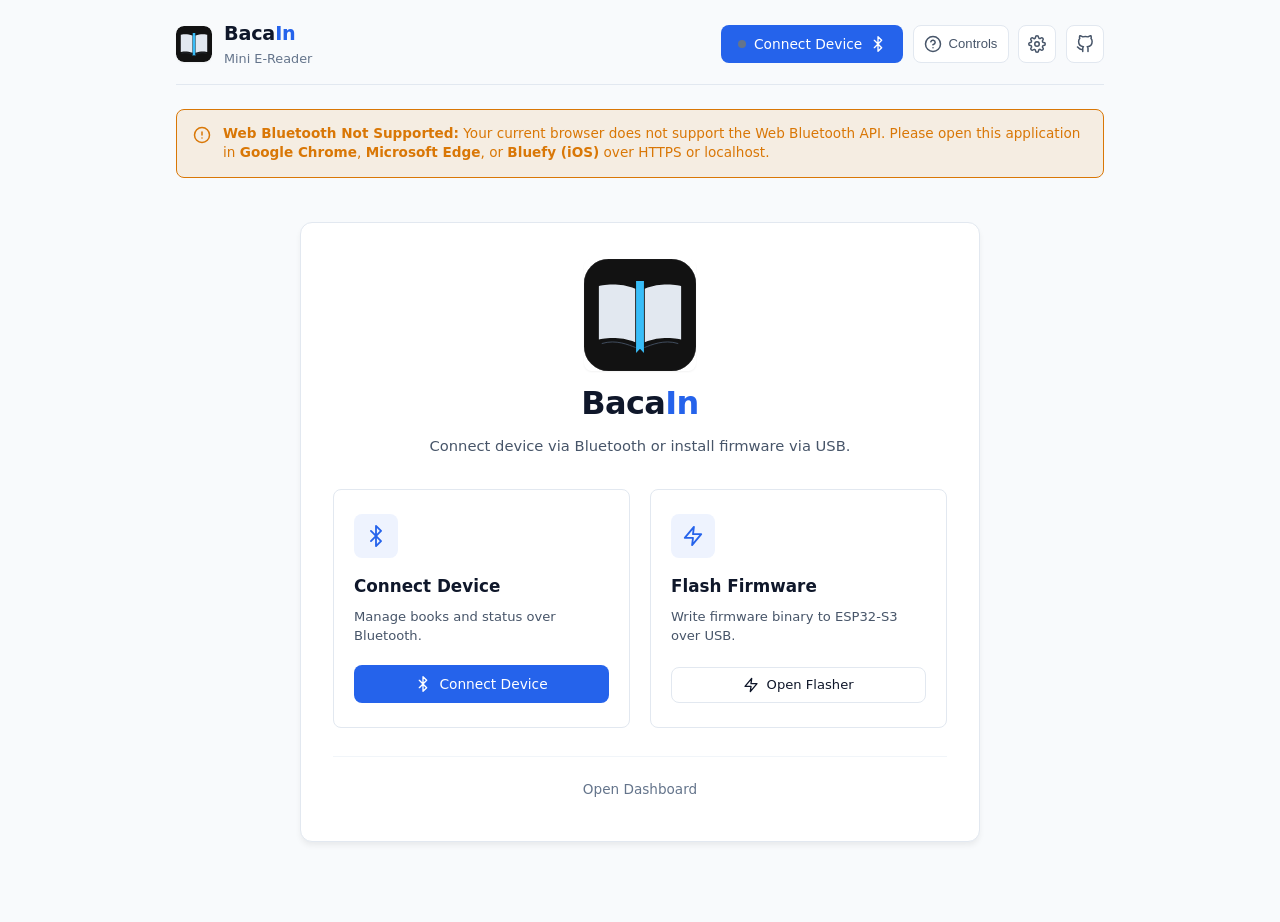
==== commit e3255c1a: "Enhance UI and functionality of BacaIn Flasher and index pages - Updated title and description for c" ====
--- a/web/index.html
+++ b/web/index.html
@@ -16,6 +16,74 @@
   <link rel="manifest" href="manifest.json">
   <link rel="stylesheet" href="style.css">
 
+  <style>
+    #controlsBtn {
+      width: auto;
+      padding: 0 0.65rem;
+      gap: 0.4rem;
+      font-size: 0.82rem;
+      font-weight: 500;
+    }
+    @media (max-width: 520px) {
+      #controlsBtn .controls-btn-text {
+        display: none;
+      }
+      #controlsBtn {
+        width: 38px;
+        padding: 0;
+      }
+    }
+    .controls-table {
+      width: 100%;
+      border-collapse: collapse;
+      font-size: 0.82rem;
+      line-height: 1.45;
+    }
+    .controls-table th {
+      padding: 0.55rem 0.65rem;
+      font-weight: 600;
+      color: var(--text-muted);
+      text-transform: uppercase;
+      font-size: 0.72rem;
+      letter-spacing: 0.04em;
+      border-bottom: 1px solid var(--border-color);
+      background: var(--bg-secondary);
+      position: sticky;
+      top: 0;
+      z-index: 1;
+      text-align: left;
+    }
+    .controls-table td {
+      padding: 0.55rem 0.65rem;
+      border-bottom: 1px solid var(--border-subtle);
+      color: var(--text-secondary);
+      vertical-align: middle;
+    }
+    .controls-table tr:hover td {
+      background: var(--bg-card-hover);
+      color: var(--text-primary);
+    }
+    .controls-context {
+      font-weight: 600;
+      color: var(--text-primary);
+      white-space: nowrap;
+      vertical-align: top;
+      background: var(--bg-secondary);
+    }
+    .kbd-btn {
+      font-family: var(--font-mono);
+      font-size: 0.72rem;
+      font-weight: 600;
+      padding: 0.15rem 0.4rem;
+      background: var(--bg-tertiary);
+      border: 1px solid var(--border-color);
+      border-radius: var(--radius-sm);
+      color: var(--text-primary);
+      white-space: nowrap;
+      display: inline-block;
+    }
+  </style>
+
   <!-- Central Configuration -->
   <script src="config.js" defer></script>
 
@@ -55,6 +123,17 @@
             stroke-linejoin="round" style="width:16px;height:16px;">
             <path d="M6.5 6.5l11 11L12 23V1l5.5 5.5-11 11"></path>
           </svg>
+        </button>
+
+        <!-- Controls Guide Trigger Button -->
+        <button id="controlsBtn" class="btn-icon" aria-label="Controls Guide" title="Hardware Controls Guide">
+          <svg class="icon" viewBox="0 0 24 24" fill="none" stroke="currentColor" stroke-width="2"
+            stroke-linecap="round" stroke-linejoin="round">
+            <circle cx="12" cy="12" r="10"></circle>
+            <path d="M9.09 9a3 3 0 0 1 5.83 1c0 2-3 3-3 3"></path>
+            <line x1="12" y1="17" x2="12.01" y2="17"></line>
+          </svg>
+          <span class="controls-btn-text">Controls</span>
         </button>
 
         <!-- Settings Modal Trigger Button -->
@@ -163,6 +242,140 @@
   <!-- Device Settings Modal Web Component -->
   <device-settings-modal id="settingsModal"></device-settings-modal>
 
+  <!-- Controls Guide Modal -->
+  <div id="controlsModal" class="modal-backdrop" role="dialog" aria-modal="true" aria-labelledby="controlsModalTitle" aria-hidden="true">
+    <div class="modal-card" style="max-width: 720px; max-height: 88vh; display: flex; flex-direction: column; padding: 1.25rem;">
+      <div style="display: flex; align-items: center; justify-content: space-between; margin-bottom: 1rem; padding-bottom: 0.75rem; border-bottom: 1px solid var(--border-color);">
+        <h3 id="controlsModalTitle" class="modal-title" style="margin-bottom: 0; display: flex; align-items: center; gap: 0.5rem;">
+          <svg viewBox="0 0 24 24" fill="none" stroke="currentColor" stroke-width="2" stroke-linecap="round" stroke-linejoin="round" style="width: 20px; height: 20px; color: var(--accent-color);">
+            <circle cx="12" cy="12" r="10"></circle>
+            <path d="M9.09 9a3 3 0 0 1 5.83 1c0 2-3 3-3 3"></path>
+            <line x1="12" y1="17" x2="12.01" y2="17"></line>
+          </svg>
+          Controls Guide
+        </h3>
+        <button id="closeControlsBtn" class="btn-icon" aria-label="Close Controls Guide" title="Close Controls Guide">
+          <svg viewBox="0 0 24 24" fill="none" stroke="currentColor" stroke-width="2" stroke-linecap="round" stroke-linejoin="round">
+            <line x1="18" y1="6" x2="6" y2="18"></line>
+            <line x1="6" y1="6" x2="18" y2="18"></line>
+          </svg>
+        </button>
+      </div>
+
+      <div class="modal-settings-body" style="overflow-y: auto; overflow-x: auto; padding-right: 4px;">
+        <table class="controls-table">
+          <thead>
+            <tr>
+              <th>Screen / Context</th>
+              <th>Action</th>
+              <th>Button</th>
+              <th>Function</th>
+            </tr>
+          </thead>
+          <tbody>
+            <tr>
+              <td class="controls-context">Sleep</td>
+              <td>Click</td>
+              <td><kbd class="kbd-btn">UP</kbd> or <kbd class="kbd-btn">DOWN</kbd></td>
+              <td>Wake device from deep sleep (instant page turn)</td>
+            </tr>
+            <tr style="border-top: 1px solid var(--border-color);">
+              <td class="controls-context" rowspan="5">Reading</td>
+              <td>Click</td>
+              <td><kbd class="kbd-btn">UP</kbd></td>
+              <td>Prev page</td>
+            </tr>
+            <tr>
+              <td>Click</td>
+              <td><kbd class="kbd-btn">DOWN</kbd></td>
+              <td>Next page</td>
+            </tr>
+            <tr>
+              <td>Double-click</td>
+              <td><kbd class="kbd-btn">UP</kbd></td>
+              <td>Toggle bookmark</td>
+            </tr>
+            <tr>
+              <td>Double-click</td>
+              <td><kbd class="kbd-btn">DOWN</kbd></td>
+              <td>Open bookmarks</td>
+            </tr>
+            <tr>
+              <td>Long press (&gt;1.2s)</td>
+              <td><kbd class="kbd-btn">UP</kbd> / <kbd class="kbd-btn">DOWN</kbd></td>
+              <td>Reader menu</td>
+            </tr>
+            <tr style="border-top: 1px solid var(--border-color);">
+              <td class="controls-context" rowspan="2">Menu</td>
+              <td>Click</td>
+              <td><kbd class="kbd-btn">UP</kbd> / <kbd class="kbd-btn">DOWN</kbd></td>
+              <td>Navigate items</td>
+            </tr>
+            <tr>
+              <td>Double-click</td>
+              <td><kbd class="kbd-btn">UP</kbd> / <kbd class="kbd-btn">DOWN</kbd></td>
+              <td>Select item</td>
+            </tr>
+            <tr style="border-top: 1px solid var(--border-color);">
+              <td class="controls-context" rowspan="3">Book Library</td>
+              <td>Click</td>
+              <td><kbd class="kbd-btn">UP</kbd> / <kbd class="kbd-btn">DOWN</kbd></td>
+              <td>Previous/Next item</td>
+            </tr>
+            <tr>
+              <td>Double-click</td>
+              <td><kbd class="kbd-btn">UP</kbd> / <kbd class="kbd-btn">DOWN</kbd></td>
+              <td>Open book/folder</td>
+            </tr>
+            <tr>
+              <td>Long press (&gt;1.2s)</td>
+              <td><kbd class="kbd-btn">UP</kbd> / <kbd class="kbd-btn">DOWN</kbd></td>
+              <td>Return to menu</td>
+            </tr>
+            <tr style="border-top: 1px solid var(--border-color);">
+              <td class="controls-context" rowspan="3">Bookmarks</td>
+              <td>Click</td>
+              <td><kbd class="kbd-btn">UP</kbd> / <kbd class="kbd-btn">DOWN</kbd></td>
+              <td>Previous/Next bookmark</td>
+            </tr>
+            <tr>
+              <td>Double-click</td>
+              <td><kbd class="kbd-btn">UP</kbd> / <kbd class="kbd-btn">DOWN</kbd></td>
+              <td>Jump to bookmark</td>
+            </tr>
+            <tr>
+              <td>Long press (&gt;1.2s)</td>
+              <td><kbd class="kbd-btn">UP</kbd> / <kbd class="kbd-btn">DOWN</kbd></td>
+              <td>Return to reading</td>
+            </tr>
+            <tr style="border-top: 1px solid var(--border-color);">
+              <td class="controls-context">Sync Books</td>
+              <td>Long press (&gt;1.2s)</td>
+              <td><kbd class="kbd-btn">UP</kbd> / <kbd class="kbd-btn">DOWN</kbd></td>
+              <td>Exit sync and return to menu</td>
+            </tr>
+            <tr style="border-top: 1px solid var(--border-color);">
+              <td class="controls-context">Force Reboot</td>
+              <td>Hold together (2.0s)</td>
+              <td><kbd class="kbd-btn">UP</kbd> + <kbd class="kbd-btn">DOWN</kbd></td>
+              <td>Instant reboot</td>
+            </tr>
+            <tr style="border-top: 1px solid var(--border-color);">
+              <td class="controls-context">Inactivity Sleep</td>
+              <td>Inactivity (20s)</td>
+              <td><span style="font-family: var(--font-mono); font-size: 0.76rem; color: var(--text-muted);">Auto</span></td>
+              <td>Auto sleep after 20s of inactivity (e-paper holds text statically at 0.0µA)</td>
+            </tr>
+          </tbody>
+        </table>
+      </div>
+
+      <div class="modal-actions" style="margin-top: 1rem; padding-top: 0.75rem; border-top: 1px solid var(--border-color);">
+        <button id="dismissControlsBtn" class="btn-secondary">Close</button>
+      </div>
+    </div>
+  </div>
+
   <!-- Delete Book Confirmation Modal -->
   <div id="deleteModal" class="modal-backdrop">
     <div class="modal-card">
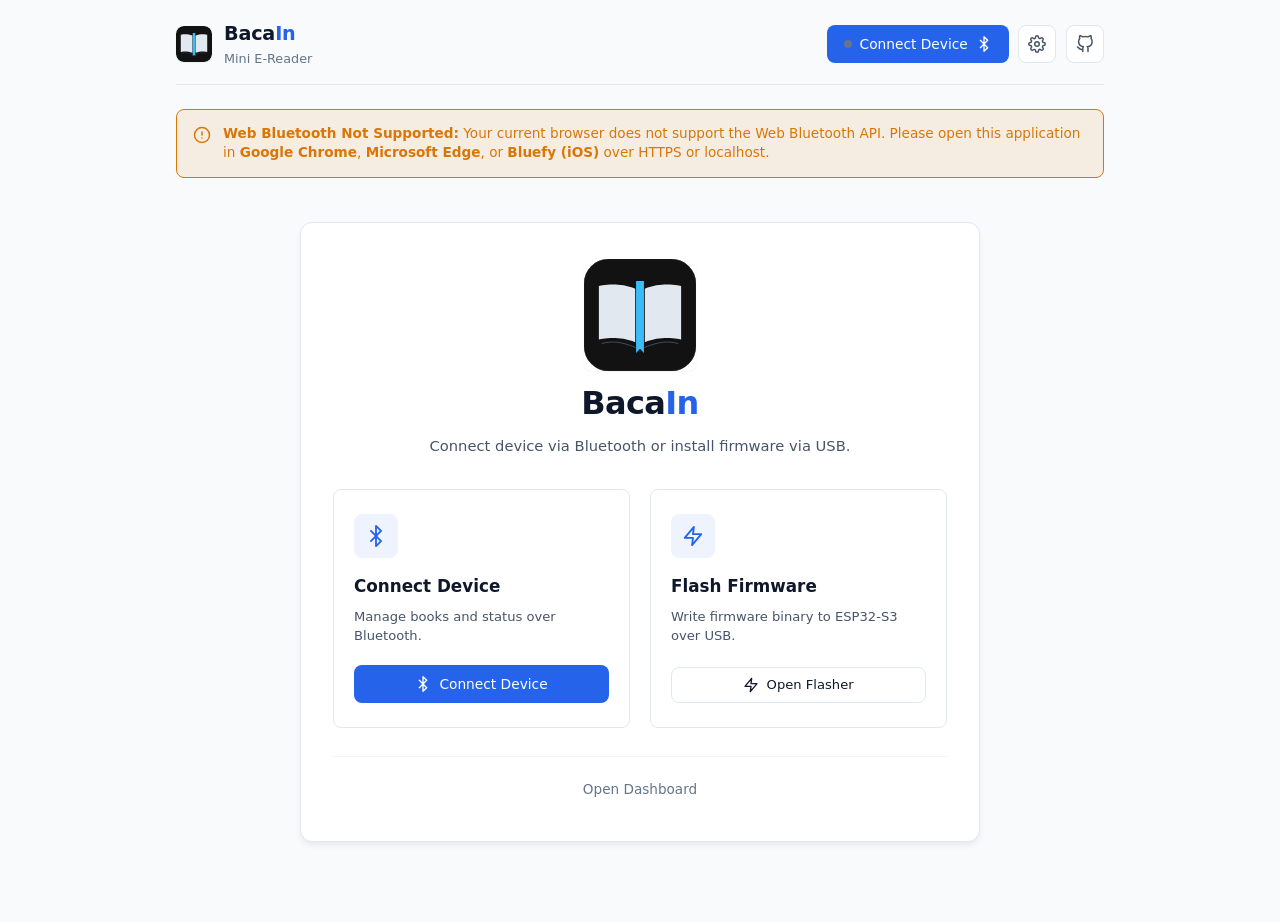
==== commit 64bc5b77: "chore: Refactor AGENTS.md and README.md for clarity and consistency; enhance BOARDS.md with complian" ====
--- a/web/index.html
+++ b/web/index.html
@@ -16,74 +16,6 @@
   <link rel="manifest" href="manifest.json">
   <link rel="stylesheet" href="style.css">
 
-  <style>
-    #controlsBtn {
-      width: auto;
-      padding: 0 0.65rem;
-      gap: 0.4rem;
-      font-size: 0.82rem;
-      font-weight: 500;
-    }
-    @media (max-width: 520px) {
-      #controlsBtn .controls-btn-text {
-        display: none;
-      }
-      #controlsBtn {
-        width: 38px;
-        padding: 0;
-      }
-    }
-    .controls-table {
-      width: 100%;
-      border-collapse: collapse;
-      font-size: 0.82rem;
-      line-height: 1.45;
-    }
-    .controls-table th {
-      padding: 0.55rem 0.65rem;
-      font-weight: 600;
-      color: var(--text-muted);
-      text-transform: uppercase;
-      font-size: 0.72rem;
-      letter-spacing: 0.04em;
-      border-bottom: 1px solid var(--border-color);
-      background: var(--bg-secondary);
-      position: sticky;
-      top: 0;
-      z-index: 1;
-      text-align: left;
-    }
-    .controls-table td {
-      padding: 0.55rem 0.65rem;
-      border-bottom: 1px solid var(--border-subtle);
-      color: var(--text-secondary);
-      vertical-align: middle;
-    }
-    .controls-table tr:hover td {
-      background: var(--bg-card-hover);
-      color: var(--text-primary);
-    }
-    .controls-context {
-      font-weight: 600;
-      color: var(--text-primary);
-      white-space: nowrap;
-      vertical-align: top;
-      background: var(--bg-secondary);
-    }
-    .kbd-btn {
-      font-family: var(--font-mono);
-      font-size: 0.72rem;
-      font-weight: 600;
-      padding: 0.15rem 0.4rem;
-      background: var(--bg-tertiary);
-      border: 1px solid var(--border-color);
-      border-radius: var(--radius-sm);
-      color: var(--text-primary);
-      white-space: nowrap;
-      display: inline-block;
-    }
-  </style>
-
   <!-- Central Configuration -->
   <script src="config.js" defer></script>
 
@@ -123,17 +55,6 @@
             stroke-linejoin="round" style="width:16px;height:16px;">
             <path d="M6.5 6.5l11 11L12 23V1l5.5 5.5-11 11"></path>
           </svg>
-        </button>
-
-        <!-- Controls Guide Trigger Button -->
-        <button id="controlsBtn" class="btn-icon" aria-label="Controls Guide" title="Hardware Controls Guide">
-          <svg class="icon" viewBox="0 0 24 24" fill="none" stroke="currentColor" stroke-width="2"
-            stroke-linecap="round" stroke-linejoin="round">
-            <circle cx="12" cy="12" r="10"></circle>
-            <path d="M9.09 9a3 3 0 0 1 5.83 1c0 2-3 3-3 3"></path>
-            <line x1="12" y1="17" x2="12.01" y2="17"></line>
-          </svg>
-          <span class="controls-btn-text">Controls</span>
         </button>
 
         <!-- Settings Modal Trigger Button -->
@@ -244,16 +165,21 @@
 
   <!-- Controls Guide Modal -->
   <div id="controlsModal" class="modal-backdrop" role="dialog" aria-modal="true" aria-labelledby="controlsModalTitle" aria-hidden="true">
-    <div class="modal-card" style="max-width: 720px; max-height: 88vh; display: flex; flex-direction: column; padding: 1.25rem;">
-      <div style="display: flex; align-items: center; justify-content: space-between; margin-bottom: 1rem; padding-bottom: 0.75rem; border-bottom: 1px solid var(--border-color);">
-        <h3 id="controlsModalTitle" class="modal-title" style="margin-bottom: 0; display: flex; align-items: center; gap: 0.5rem;">
-          <svg viewBox="0 0 24 24" fill="none" stroke="currentColor" stroke-width="2" stroke-linecap="round" stroke-linejoin="round" style="width: 20px; height: 20px; color: var(--accent-color);">
-            <circle cx="12" cy="12" r="10"></circle>
-            <path d="M9.09 9a3 3 0 0 1 5.83 1c0 2-3 3-3 3"></path>
-            <line x1="12" y1="17" x2="12.01" y2="17"></line>
-          </svg>
-          Controls Guide
-        </h3>
+    <div class="modal-card" style="max-width: 480px; padding: 1.25rem;">
+      <div style="display: flex; align-items: flex-start; justify-content: space-between; margin-bottom: 1rem; padding-bottom: 0.75rem; border-bottom: 1px solid var(--border-color); gap: 0.75rem;">
+        <div>
+          <h3 id="controlsModalTitle" class="modal-title" style="margin-bottom: 0.25rem; display: flex; align-items: center; gap: 0.5rem;">
+            <svg viewBox="0 0 24 24" fill="none" stroke="currentColor" stroke-width="2" stroke-linecap="round" stroke-linejoin="round" style="width: 20px; height: 20px; color: var(--accent-color);">
+              <line x1="6" y1="12" x2="10" y2="12"></line>
+              <line x1="8" y1="10" x2="8" y2="14"></line>
+              <line x1="15" y1="13" x2="15.01" y2="13"></line>
+              <line x1="18" y1="11" x2="18.01" y2="11"></line>
+              <rect x="2" y="6" width="20" height="12" rx="2"></rect>
+            </svg>
+            Device Controls
+          </h3>
+          <p class="controls-subtitle">Two-button navigation: UP (BOOT) and DOWN (PWR)</p>
+        </div>
         <button id="closeControlsBtn" class="btn-icon" aria-label="Close Controls Guide" title="Close Controls Guide">
           <svg viewBox="0 0 24 24" fill="none" stroke="currentColor" stroke-width="2" stroke-linecap="round" stroke-linejoin="round">
             <line x1="18" y1="6" x2="6" y2="18"></line>
@@ -262,116 +188,39 @@
         </button>
       </div>
 
-      <div class="modal-settings-body" style="overflow-y: auto; overflow-x: auto; padding-right: 4px;">
-        <table class="controls-table">
-          <thead>
-            <tr>
-              <th>Screen / Context</th>
-              <th>Action</th>
-              <th>Button</th>
-              <th>Function</th>
-            </tr>
-          </thead>
-          <tbody>
-            <tr>
-              <td class="controls-context">Sleep</td>
-              <td>Click</td>
-              <td><kbd class="kbd-btn">UP</kbd> or <kbd class="kbd-btn">DOWN</kbd></td>
-              <td>Wake device from deep sleep (instant page turn)</td>
-            </tr>
-            <tr style="border-top: 1px solid var(--border-color);">
-              <td class="controls-context" rowspan="5">Reading</td>
-              <td>Click</td>
-              <td><kbd class="kbd-btn">UP</kbd></td>
-              <td>Prev page</td>
-            </tr>
-            <tr>
-              <td>Click</td>
-              <td><kbd class="kbd-btn">DOWN</kbd></td>
-              <td>Next page</td>
-            </tr>
-            <tr>
-              <td>Double-click</td>
-              <td><kbd class="kbd-btn">UP</kbd></td>
-              <td>Toggle bookmark</td>
-            </tr>
-            <tr>
-              <td>Double-click</td>
-              <td><kbd class="kbd-btn">DOWN</kbd></td>
-              <td>Open bookmarks</td>
-            </tr>
-            <tr>
-              <td>Long press (&gt;1.2s)</td>
-              <td><kbd class="kbd-btn">UP</kbd> / <kbd class="kbd-btn">DOWN</kbd></td>
-              <td>Reader menu</td>
-            </tr>
-            <tr style="border-top: 1px solid var(--border-color);">
-              <td class="controls-context" rowspan="2">Menu</td>
-              <td>Click</td>
-              <td><kbd class="kbd-btn">UP</kbd> / <kbd class="kbd-btn">DOWN</kbd></td>
-              <td>Navigate items</td>
-            </tr>
-            <tr>
-              <td>Double-click</td>
-              <td><kbd class="kbd-btn">UP</kbd> / <kbd class="kbd-btn">DOWN</kbd></td>
-              <td>Select item</td>
-            </tr>
-            <tr style="border-top: 1px solid var(--border-color);">
-              <td class="controls-context" rowspan="3">Book Library</td>
-              <td>Click</td>
-              <td><kbd class="kbd-btn">UP</kbd> / <kbd class="kbd-btn">DOWN</kbd></td>
-              <td>Previous/Next item</td>
-            </tr>
-            <tr>
-              <td>Double-click</td>
-              <td><kbd class="kbd-btn">UP</kbd> / <kbd class="kbd-btn">DOWN</kbd></td>
-              <td>Open book/folder</td>
-            </tr>
-            <tr>
-              <td>Long press (&gt;1.2s)</td>
-              <td><kbd class="kbd-btn">UP</kbd> / <kbd class="kbd-btn">DOWN</kbd></td>
-              <td>Return to menu</td>
-            </tr>
-            <tr style="border-top: 1px solid var(--border-color);">
-              <td class="controls-context" rowspan="3">Bookmarks</td>
-              <td>Click</td>
-              <td><kbd class="kbd-btn">UP</kbd> / <kbd class="kbd-btn">DOWN</kbd></td>
-              <td>Previous/Next bookmark</td>
-            </tr>
-            <tr>
-              <td>Double-click</td>
-              <td><kbd class="kbd-btn">UP</kbd> / <kbd class="kbd-btn">DOWN</kbd></td>
-              <td>Jump to bookmark</td>
-            </tr>
-            <tr>
-              <td>Long press (&gt;1.2s)</td>
-              <td><kbd class="kbd-btn">UP</kbd> / <kbd class="kbd-btn">DOWN</kbd></td>
-              <td>Return to reading</td>
-            </tr>
-            <tr style="border-top: 1px solid var(--border-color);">
-              <td class="controls-context">Sync Books</td>
-              <td>Long press (&gt;1.2s)</td>
-              <td><kbd class="kbd-btn">UP</kbd> / <kbd class="kbd-btn">DOWN</kbd></td>
-              <td>Exit sync and return to menu</td>
-            </tr>
-            <tr style="border-top: 1px solid var(--border-color);">
-              <td class="controls-context">Force Reboot</td>
-              <td>Hold together (2.0s)</td>
-              <td><kbd class="kbd-btn">UP</kbd> + <kbd class="kbd-btn">DOWN</kbd></td>
-              <td>Instant reboot</td>
-            </tr>
-            <tr style="border-top: 1px solid var(--border-color);">
-              <td class="controls-context">Inactivity Sleep</td>
-              <td>Inactivity (20s)</td>
-              <td><span style="font-family: var(--font-mono); font-size: 0.76rem; color: var(--text-muted);">Auto</span></td>
-              <td>Auto sleep after 20s of inactivity (e-paper holds text statically at 0.0µA)</td>
-            </tr>
-          </tbody>
-        </table>
-      </div>
-
-      <div class="modal-actions" style="margin-top: 1rem; padding-top: 0.75rem; border-top: 1px solid var(--border-color);">
-        <button id="dismissControlsBtn" class="btn-secondary">Close</button>
+      <div class="controls-list">
+        <div class="controls-item">
+          <div class="controls-badge"><span class="controls-sym">▲</span> Click</div>
+          <div class="controls-desc">Short click <strong>BOOT / UP</strong>: Previous page (Reading) / Move cursor up (Menu &amp; Library)</div>
+        </div>
+        <div class="controls-item">
+          <div class="controls-badge"><span class="controls-sym">▼</span> Click</div>
+          <div class="controls-desc">Short click <strong>PWR / DOWN</strong>: Next page (Reading) / Move cursor down (Menu &amp; Library)</div>
+        </div>
+        <div class="controls-item">
+          <div class="controls-badge"><span class="controls-sym">2x</span> ▲</div>
+          <div class="controls-desc">Double click <strong>BOOT / UP</strong>: Toggle bookmark (Reading) / Select item (Menu &amp; Library)</div>
+        </div>
+        <div class="controls-item">
+          <div class="controls-badge"><span class="controls-sym">2x</span> ▼</div>
+          <div class="controls-desc">Double click <strong>PWR / DOWN</strong>: Open bookmarks (Reading) / Select item (Menu &amp; Library)</div>
+        </div>
+        <div class="controls-item">
+          <div class="controls-badge"><span class="controls-sym">⏵</span> Hold</div>
+          <div class="controls-desc">Long press (&gt;1.2s) <strong>UP or DOWN</strong>: Open reader menu (Reading) / Back or exit (Menu, Library &amp; Sync)</div>
+        </div>
+        <div class="controls-item">
+          <div class="controls-badge"><span class="controls-sym">▲▼</span> Both</div>
+          <div class="controls-desc">Hold together (2.0s) <strong>UP + DOWN</strong>: Force reboot device</div>
+        </div>
+        <div class="controls-item">
+          <div class="controls-badge"><span class="controls-sym">⏻</span> Wake</div>
+          <div class="controls-desc">Short click <strong>UP or DOWN</strong>: Wake device from deep sleep or start on boot</div>
+        </div>
+      </div>
+
+      <div class="modal-actions" style="margin-top: 1.25rem; padding-top: 0.75rem; border-top: 1px solid var(--border-color);">
+        <button id="dismissControlsBtn" class="btn-secondary" style="width: 100%;">Close</button>
       </div>
     </div>
   </div>
--- a/web/style.css
+++ b/web/style.css
@@ -557,6 +557,37 @@
   border: 1px solid rgba(16, 185, 129, 0.25);
 }
 
+/* Device Status Bar Controls Button */
+.btn-device-controls {
+  display: inline-flex;
+  align-items: center;
+  gap: 0.35rem;
+  height: 24px;
+  padding: 0 0.55rem;
+  font-family: inherit;
+  font-size: 0.75rem;
+  font-weight: 500;
+  color: var(--text-secondary);
+  background: var(--bg-tertiary);
+  border: 1px solid var(--border-color);
+  border-radius: var(--radius-sm);
+  cursor: pointer;
+  transition: all var(--transition-fast);
+  white-space: nowrap;
+}
+
+.btn-device-controls:hover {
+  background: var(--bg-secondary);
+  color: var(--text-primary);
+  border-color: var(--border-hover);
+}
+
+.btn-device-controls svg {
+  width: 14px;
+  height: 14px;
+  flex-shrink: 0;
+}
+
 .stat-value {
   font-size: 1.45rem;
   font-weight: 600;
@@ -1114,6 +1145,73 @@
 
 .btn-danger:hover {
   background: var(--danger-hover);
+}
+
+/* Controls Guide Modal List */
+.controls-subtitle {
+  font-size: 0.8rem;
+  color: var(--text-secondary);
+  margin-top: 0.25rem;
+  margin-bottom: 0;
+  line-height: 1.35;
+}
+
+.controls-list {
+  display: flex;
+  flex-direction: column;
+  gap: 0.5rem;
+}
+
+.controls-item {
+  display: flex;
+  align-items: center;
+  gap: 0.75rem;
+  padding: 0.65rem 0.75rem;
+  background: var(--bg-card);
+  border: 1px solid var(--border-color);
+  border-radius: var(--radius-md);
+  font-size: 0.82rem;
+}
+
+.controls-badge {
+  display: inline-flex;
+  align-items: center;
+  gap: 0.35rem;
+  padding: 0.2rem 0.5rem;
+  min-width: 84px;
+  background: var(--bg-tertiary);
+  border: 1px solid var(--border-color);
+  border-radius: var(--radius-sm);
+  font-family: var(--font-mono);
+  font-size: 0.78rem;
+  font-weight: 600;
+  color: var(--text-primary);
+  flex-shrink: 0;
+  white-space: nowrap;
+}
+
+.controls-sym {
+  display: inline-flex;
+  align-items: center;
+  justify-content: center;
+  min-width: 1.1rem;
+  font-size: 0.92rem;
+  line-height: 1;
+  color: var(--accent-color);
+  font-weight: 700;
+}
+
+.controls-desc {
+  color: var(--text-secondary);
+  line-height: 1.35;
+}
+
+@media (max-width: 420px) {
+  .controls-item {
+    flex-direction: column;
+    align-items: flex-start;
+    gap: 0.35rem;
+  }
 }
 
 /* Settings Modal Body & Controls */
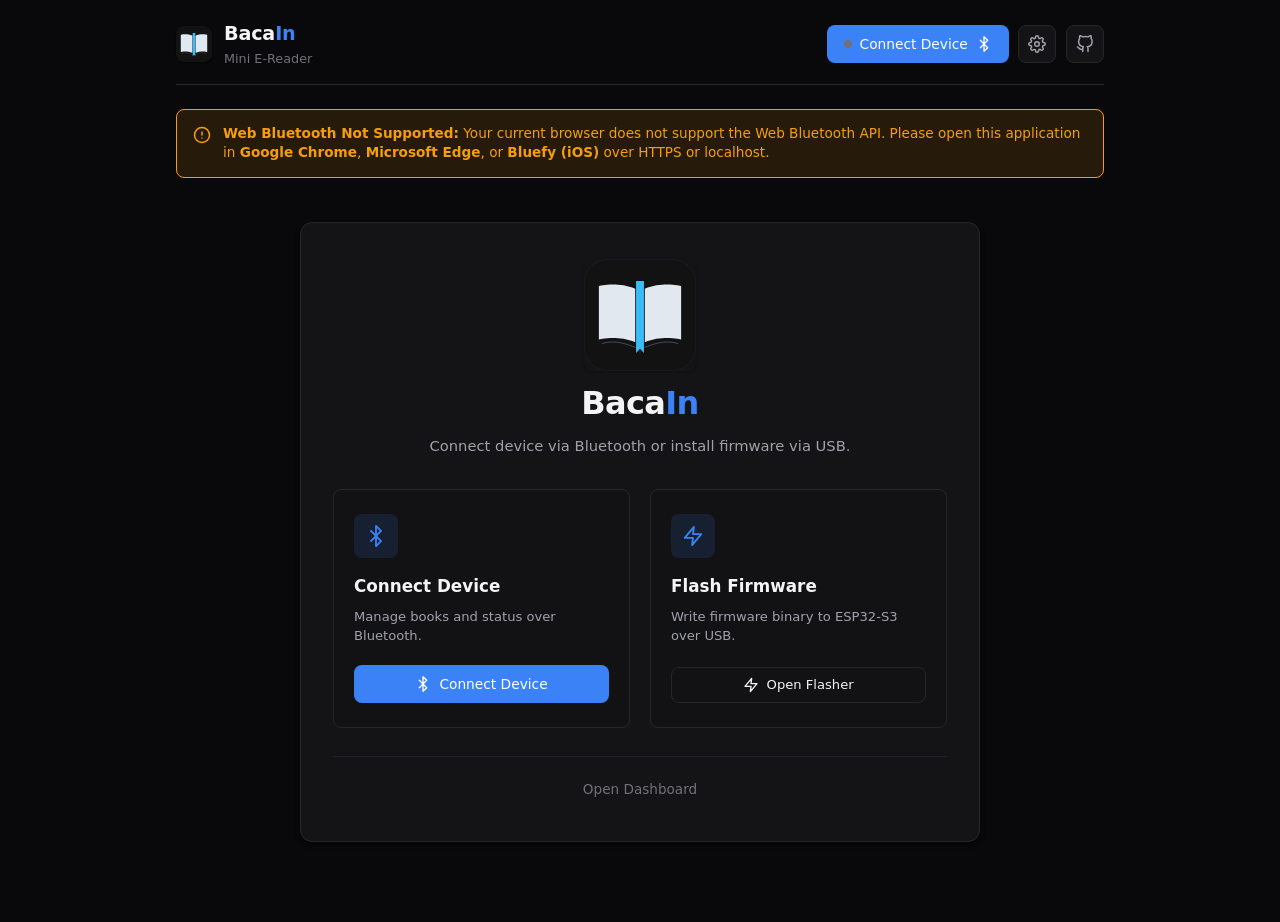
==== commit fdfcc675: "chore:refactoring app.js" ====
--- a/web/index.html
+++ b/web/index.html
@@ -225,6 +225,48 @@
     </div>
   </div>
 
+  <!-- Bookmarks & Reading Position Modal -->
+  <div id="bookmarksModal" class="modal-backdrop" role="dialog" aria-modal="true" aria-labelledby="bookmarksModalTitle" aria-hidden="true">
+    <div class="modal-card" style="max-width: 480px; padding: 1.25rem;">
+      <div style="display: flex; align-items: flex-start; justify-content: space-between; margin-bottom: 1rem; padding-bottom: 0.75rem; border-bottom: 1px solid var(--border-color); gap: 0.75rem;">
+        <div style="min-width: 0;">
+          <h3 id="bookmarksModalTitle" class="modal-title" style="margin-bottom: 0.25rem; display: flex; align-items: center; gap: 0.5rem;">
+            <svg viewBox="0 0 24 24" fill="none" stroke="currentColor" stroke-width="2" stroke-linecap="round" stroke-linejoin="round" style="width: 18px; height: 18px; color: var(--accent-color); flex-shrink: 0;">
+              <path d="M19 21l-7-5-7 5V5a2 2 0 0 1 2-2h10a2 2 0 0 1 2 2z"></path>
+            </svg>
+            <span id="bookmarksModalBookName" style="overflow: hidden; text-overflow: ellipsis; white-space: nowrap;">Bookmarks</span>
+          </h3>
+          <p id="bookmarksCurrentPosText" class="controls-subtitle" style="font-family: var(--font-mono); font-size: 0.8rem;">Not started</p>
+        </div>
+        <button id="closeBookmarksModalBtn" class="btn-icon" aria-label="Close Bookmarks" title="Close Bookmarks">
+          <svg viewBox="0 0 24 24" fill="none" stroke="currentColor" stroke-width="2" stroke-linecap="round" stroke-linejoin="round">
+            <line x1="18" y1="6" x2="6" y2="18"></line>
+            <line x1="6" y1="6" x2="18" y2="18"></line>
+          </svg>
+        </button>
+      </div>
+
+      <div style="display: flex; flex-direction: column; gap: 0.65rem; margin-bottom: 1rem; padding-bottom: 0.85rem; border-bottom: 1px solid var(--border-color);">
+        <div style="display: flex; align-items: center; gap: 0.5rem; flex-wrap: wrap;">
+          <button id="bookmarkCurrentPosBtn" class="btn-secondary" style="flex: 1; font-size: 0.82rem; padding: 0.45rem 0.65rem;">Bookmark Current Position</button>
+        </div>
+        <div style="display: flex; align-items: center; gap: 0.45rem; flex-wrap: wrap;">
+          <input type="number" id="bookmarkPositionPctInput" class="search-input" min="0" max="100" step="1" placeholder="0 - 100%" style="width: 96px; padding: 0.4rem 0.55rem; font-size: 0.82rem; font-family: var(--font-mono);">
+          <button id="jumpToPositionBtn" class="btn-secondary" style="font-size: 0.8rem; padding: 0.4rem 0.65rem;">Set Reading Position</button>
+          <button id="addBookmarkAtPctBtn" class="btn-secondary" style="font-size: 0.8rem; padding: 0.4rem 0.65rem;">Add Bookmark at %</button>
+        </div>
+      </div>
+
+      <div id="bookmarksList" style="display: flex; flex-direction: column; gap: 0.5rem; max-height: 240px; overflow-y: auto;">
+        <p style="font-size: 0.85rem; color: var(--text-muted); text-align: center; padding: 1rem 0;">No bookmarks saved for this book</p>
+      </div>
+
+      <div class="modal-actions" style="margin-top: 1.1rem; padding-top: 0.75rem; border-top: 1px solid var(--border-color);">
+        <button id="dismissBookmarksModalBtn" class="btn-secondary" style="width: 100%;">Close</button>
+      </div>
+    </div>
+  </div>
+
   <!-- Delete Book Confirmation Modal -->
   <div id="deleteModal" class="modal-backdrop">
     <div class="modal-card">
@@ -241,6 +283,8 @@
   <div id="toastContainer" class="toast-container" aria-live="polite"></div>
 
   <!-- PWA Main Logic -->
+  <script src="services/ble-client.js" defer></script>
+  <script src="services/bookmarks-modal.js" defer></script>
   <script src="app.js" defer></script>
 </body>
 
